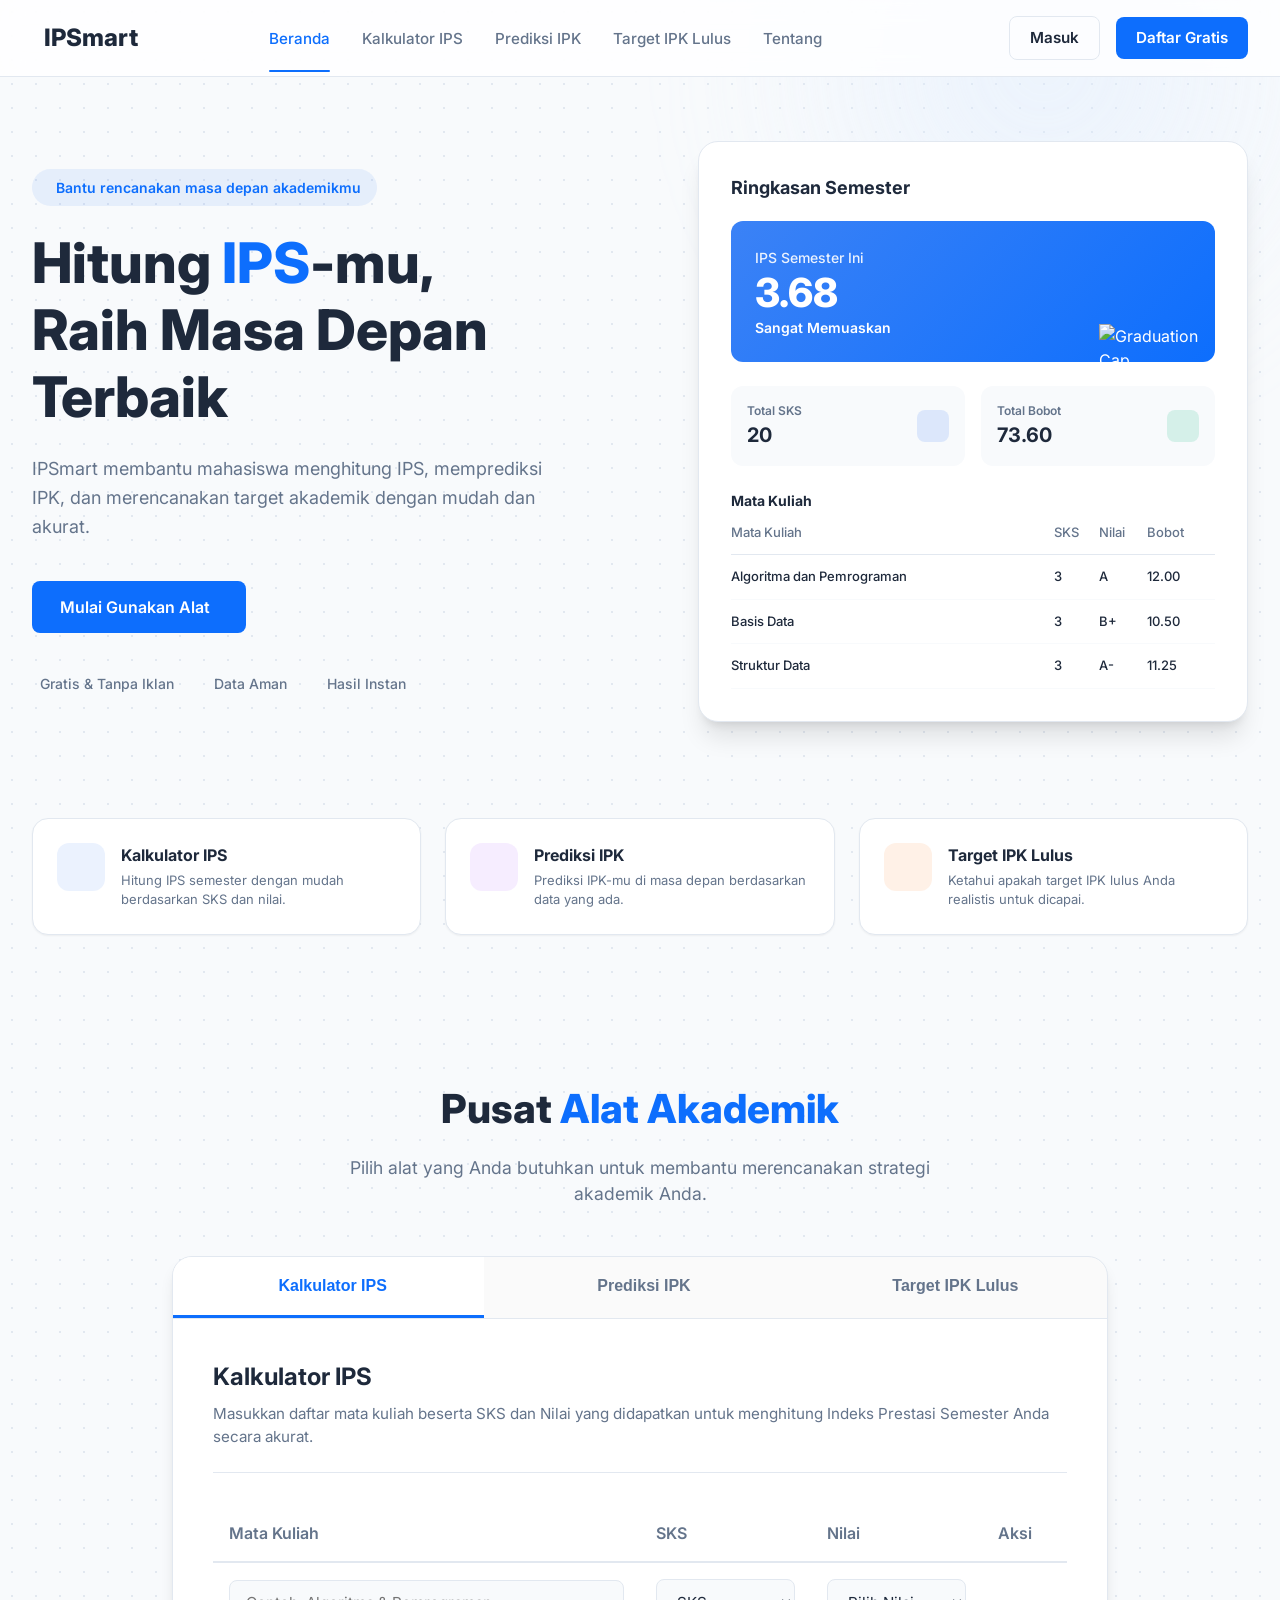
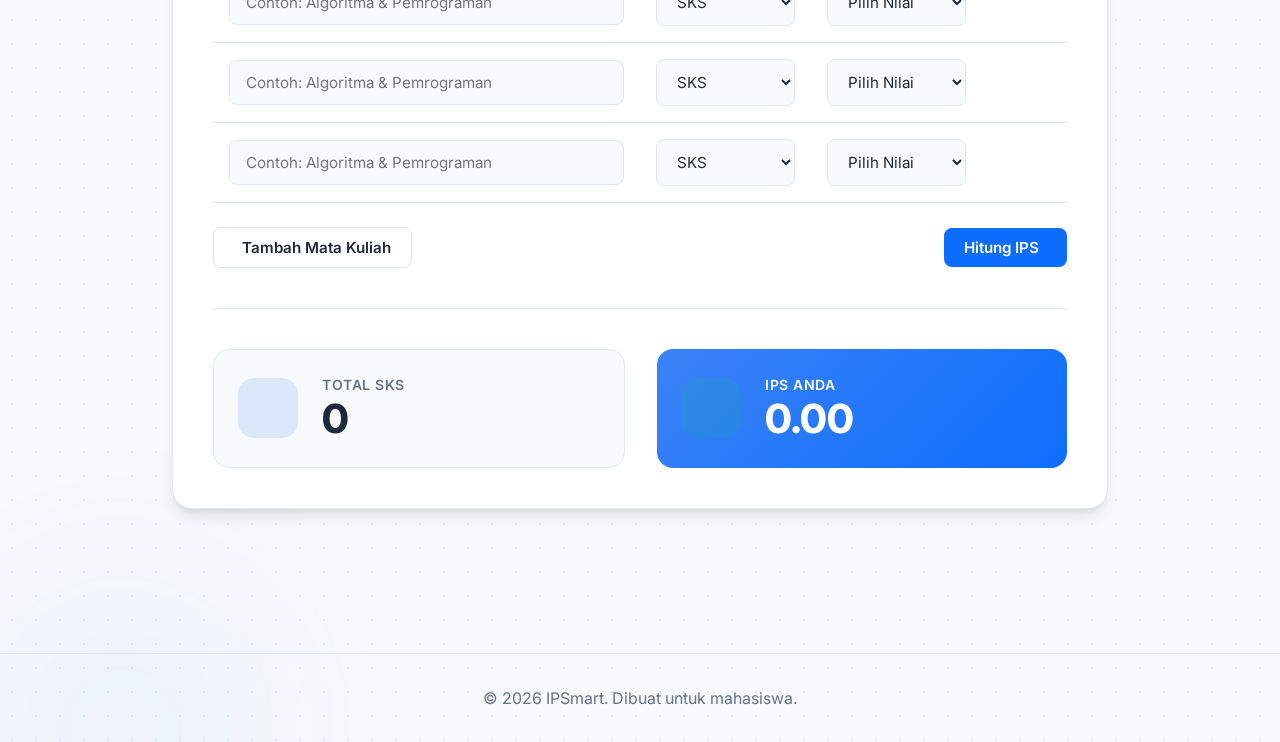
==== index.html @ ac40bd87 "move to github pages deployment" ====
<!DOCTYPE html>
<html lang="id" data-theme="light">
<head>
    <meta charset="UTF-8">
    <meta name="viewport" content="width=device-width, initial-scale=1.0">
    <title>IPSmart - Kalkulator IPS/IPK Mahasiswa</title>
    <link rel="stylesheet" href="style.css">
    <!-- Google Fonts: Inter -->
    <link rel="preconnect" href="https://fonts.googleapis.com">
    <link rel="preconnect" href="https://fonts.gstatic.com" crossorigin>
    <link href="https://fonts.googleapis.com/css2?family=Inter:wght@400;500;600;700;800&display=swap" rel="stylesheet">
    <!-- Phosphor Icons -->
    <script src="https://unpkg.com/@phosphor-icons/web"></script>
</head>
<body>
    <div class="background-blobs">
        <div class="blob blob-1"></div>
        <div class="blob blob-2"></div>
    </div>

    <!-- Navigation -->
    <nav class="navbar">
        <div class="nav-container">
            <div class="logo">
                <i class="ph-fill ph-graduation-cap"></i>
                <span>IPSmart</span>
            </div>
            
            <ul class="nav-links">
                <li><a href="#beranda" class="nav-link active">Beranda</a></li>
                <li><a href="#tools-section" class="nav-link" data-target-tab="tab-kalkulator">Kalkulator IPS</a></li>
                <li><a href="#tools-section" class="nav-link" data-target-tab="tab-prediksi">Prediksi IPK</a></li>
                <li><a href="#tools-section" class="nav-link" data-target-tab="tab-target">Target IPK Lulus</a></li>
                <li><a href="tentang.html" class="nav-link">Tentang</a></li>
            </ul>

            <div class="nav-actions">
                <button id="theme-toggle" class="icon-btn" aria-label="Toggle Dark Mode">
                    <i class="ph ph-moon" id="theme-icon"></i>
                </button>
                <a href="#" class="btn btn-outline">Masuk</a>
                <a href="#" class="btn btn-primary">Daftar Gratis</a>
            </div>
        </div>
    </nav>

    <main id="beranda">
        <!-- Hero Section -->
        <section class="hero">
            <div class="hero-container">
                <!-- Left Content -->
                <div class="hero-content">
                    <div class="badge">
                        <i class="ph ph-sparkle"></i>
                        Bantu rencanakan masa depan akademikmu
                    </div>
                    
                    <h1 class="hero-title">
                        Hitung <span>IPS</span>-mu,<br>
                        Raih Masa Depan Terbaik
                    </h1>
                    
                    <p class="hero-subtitle">
                        IPSmart membantu mahasiswa menghitung IPS, memprediksi IPK, dan merencanakan target akademik dengan mudah dan akurat.
                    </p>
                    
                    <div class="hero-buttons">
                        <a href="#tools-section" class="btn btn-primary btn-lg">
                            Mulai Gunakan Alat <i class="ph ph-arrow-right"></i>
                        </a>
                    </div>
                    
                    <div class="trust-indicators">
                        <div class="indicator">
                            <i class="ph-fill ph-check-circle" style="color: var(--primary);"></i>
                            <span>Gratis & Tanpa Iklan</span>
                        </div>
                        <div class="indicator">
                            <i class="ph-fill ph-shield-check" style="color: #10B981;"></i>
                            <span>Data Aman</span>
                        </div>
                        <div class="indicator">
                            <i class="ph-fill ph-lightning" style="color: #F59E0B;"></i>
                            <span>Hasil Instan</span>
                        </div>
                    </div>
                </div>

                <!-- Right Content (Mockup Card) -->
                <div class="hero-mockup">
                    <div class="mockup-card">
                        <div class="mockup-header">
                            <h3>Ringkasan Semester</h3>
                        </div>
                        
                        <div class="mockup-score-card">
                            <div class="score-info">
                                <span class="score-label">IPS Semester Ini</span>
                                <div class="score-value">3.68</div>
                                <div class="score-status">Sangat Memuaskan <i class="ph-fill ph-star"></i></div>
                            </div>
                            <img src="https://cdn3d.iconscout.com/3d/premium/thumb/graduation-cap-and-diploma-4996160-4160455.png" alt="Graduation Cap" class="score-illustration">
                        </div>

                        <div class="mockup-stats">
                            <div class="stat-box">
                                <div class="stat-text">
                                    <span class="stat-label">Total SKS</span>
                                    <span class="stat-value">20</span>
                                </div>
                                <div class="stat-icon blue-bg">
                                    <i class="ph ph-book-open"></i>
                                </div>
                            </div>
                            <div class="stat-box">
                                <div class="stat-text">
                                    <span class="stat-label">Total Bobot</span>
                                    <span class="stat-value">73.60</span>
                                </div>
                                <div class="stat-icon green-bg">
                                    <i class="ph ph-chart-bar"></i>
                                </div>
                            </div>
                        </div>

                        <div class="mockup-table-container">
                            <h4>Mata Kuliah</h4>
                            <table class="mockup-table">
                                <thead>
                                    <tr>
                                        <th>Mata Kuliah</th>
                                        <th>SKS</th>
                                        <th>Nilai</th>
                                        <th>Bobot</th>
                                    </tr>
                                </thead>
                                <tbody>
                                    <tr>
                                        <td>Algoritma dan Pemrograman</td>
                                        <td>3</td>
                                        <td>A</td>
                                        <td>12.00</td>
                                    </tr>
                                    <tr>
                                        <td>Basis Data</td>
                                        <td>3</td>
                                        <td>B+</td>
                                        <td>10.50</td>
                                    </tr>
                                    <tr>
                                        <td>Struktur Data</td>
                                        <td>3</td>
                                        <td>A-</td>
                                        <td>11.25</td>
                                    </tr>
                                </tbody>
                            </table>
                        </div>
                    </div>
                </div>
            </div>
        </section>

        <!-- Features Section -->
        <section class="features">
            <div class="features-container" style="grid-template-columns: repeat(3, 1fr);">
                <div class="feature-card" onclick="document.querySelector('[data-target-tab=tab-kalkulator]').click()">
                    <div class="feature-icon blue-light">
                        <i class="ph ph-calculator"></i>
                    </div>
                    <div class="feature-text">
                        <h4>Kalkulator IPS</h4>
                        <p>Hitung IPS semester dengan mudah berdasarkan SKS dan nilai.</p>
                    </div>
                </div>
                
                <div class="feature-card" onclick="document.querySelector('[data-target-tab=tab-prediksi]').click()">
                    <div class="feature-icon purple-light">
                        <i class="ph ph-chart-pie-slice"></i>
                    </div>
                    <div class="feature-text">
                        <h4>Prediksi IPK</h4>
                        <p>Prediksi IPK-mu di masa depan berdasarkan data yang ada.</p>
                    </div>
                </div>
                
                <div class="feature-card" onclick="document.querySelector('[data-target-tab=tab-target]').click()">
                    <div class="feature-icon orange-light">
                        <i class="ph ph-target"></i>
                    </div>
                    <div class="feature-text">
                        <h4>Target IPK Lulus</h4>
                        <p>Ketahui apakah target IPK lulus Anda realistis untuk dicapai.</p>
                    </div>
                </div>
            </div>
        </section>
    </main>

    <!-- Tools Section (Tabbed Interface) -->
    <section id="tools-section" class="tools-section">
        <div class="tools-container">
            <div class="tools-header">
                <h2>Pusat <span>Alat Akademik</span></h2>
                <p>Pilih alat yang Anda butuhkan untuk membantu merencanakan strategi akademik Anda.</p>
            </div>
            
            <div class="tools-card">
                <!-- Tab Navigation -->
                <div class="tab-nav" style="grid-template-columns: repeat(3, 1fr); display: grid;">
                    <button class="tab-btn active" data-tab="tab-kalkulator"><i class="ph ph-calculator"></i> Kalkulator IPS</button>
                    <button class="tab-btn" data-tab="tab-prediksi"><i class="ph ph-chart-pie-slice"></i> Prediksi IPK</button>
                    <button class="tab-btn" data-tab="tab-target"><i class="ph ph-target"></i> Target IPK Lulus</button>
                </div>

                <!-- TAB 1: Kalkulator IPS -->
                <div id="tab-kalkulator" class="tab-content active">
                    <div class="tab-desc">
                        <h3>Kalkulator IPS</h3>
                        <p>Masukkan daftar mata kuliah beserta SKS dan Nilai yang didapatkan untuk menghitung Indeks Prestasi Semester Anda secara akurat.</p>
                    </div>
                    
                    <div class="table-responsive">
                        <table class="calc-table" id="calc-table">
                            <thead>
                                <tr>
                                    <th width="50%">Mata Kuliah</th>
                                    <th width="20%">SKS</th>
                                    <th width="20%">Nilai</th>
                                    <th width="10%">Aksi</th>
                                </tr>
                            </thead>
                            <tbody id="course-list">
                                <!-- JS akan menambahkan baris default disini -->
                            </tbody>
                        </table>
                    </div>
                    
                    <div class="tools-actions">
                        <button id="add-course-btn" class="btn btn-outline">
                            <i class="ph ph-plus"></i> Tambah Mata Kuliah
                        </button>
                        <button id="calculate-btn" class="btn btn-primary">
                            Hitung IPS <i class="ph ph-calculator"></i>
                        </button>
                    </div>
                    
                    <div class="tools-result">
                        <div class="result-item">
                            <div class="result-icon blue-bg"><i class="ph ph-book-open"></i></div>
                            <div class="result-text">
                                <span class="result-label">Total SKS</span>
                                <span class="result-value" id="total-sks-result">0</span>
                            </div>
                        </div>
                        <div class="result-item highlight">
                            <div class="result-icon green-bg"><i class="ph ph-graduation-cap"></i></div>
                            <div class="result-text">
                                <span class="result-label">IPS Anda</span>
                                <span class="result-value" id="ips-result">0.00</span>
                            </div>
                        </div>
                    </div>
                </div>

                <!-- TAB 2: Prediksi IPK -->
                <div id="tab-prediksi" class="tab-content">
                    <div class="tab-desc">
                        <h3>Prediksi IPK</h3>
                        <p>Ketahui estimasi IPK kumulatif Anda setelah menyelesaikan semester ini.</p>
                    </div>
                    
                    <div class="form-grid">
                        <div class="form-group">
                            <label>IPK Saat Ini</label>
                            <input type="number" id="pred-ipk-lama" placeholder="Contoh: 3.42" step="0.01" min="0" max="4">
                        </div>
                        <div class="form-group">
                            <label>Total SKS Ditempuh</label>
                            <input type="number" id="pred-sks-lama" placeholder="Contoh: 80" min="1">
                        </div>
                        <div class="form-group">
                            <label>Prediksi IPS Semester Ini</label>
                            <input type="number" id="pred-ips-baru" placeholder="Contoh: 3.80" step="0.01" min="0" max="4">
                        </div>
                        <div class="form-group">
                            <label>SKS Semester Ini</label>
                            <input type="number" id="pred-sks-baru" placeholder="Contoh: 20" min="1">
                        </div>
                    </div>
                    
                    <div class="tools-actions" style="justify-content: flex-end;">
                        <button id="btn-prediksi" class="btn btn-primary">
                            Hitung Prediksi IPK <i class="ph ph-chart-pie-slice"></i>
                        </button>
                    </div>

                    <div class="prediksi-result" id="pred-result-box" style="display: none;">
                        <div class="prediksi-cards">
                            <div class="pred-card neutral">
                                <span>IPK Saat Ini</span>
                                <strong id="res-ipk-lama">0.00</strong>
                            </div>
                            <div class="pred-card primary">
                                <span>Prediksi IPK Baru</span>
                                <strong id="res-ipk-baru">0.00</strong>
                            </div>
                            <div class="pred-card" id="res-ipk-diff-card">
                                <span>Perubahan</span>
                                <strong id="res-ipk-diff">0.00</strong>
                            </div>
                        </div>
                        <div class="prediksi-status" id="pred-status">
                            <!-- Status peningkatan/penurunan -->
                        </div>
                    </div>
                </div>

                <!-- TAB 3: Target IPK Saat Lulus -->
                <div id="tab-target" class="tab-content">
                    <div class="tab-desc">
                        <h3>Target IPK Saat Lulus</h3>
                        <p>Cari tahu apakah target IPK lulus Anda masih realistis dan berapa rata-rata IPS yang harus Anda kejar di sisa masa studi.</p>
                    </div>
                    
                    <div class="form-grid">
                        <div class="form-group">
                            <label>IPK Saat Ini</label>
                            <input type="number" id="tgt-ipk-lama" placeholder="Contoh: 3.00" step="0.01" min="0" max="4">
                        </div>
                        <div class="form-group">
                            <label>Total SKS yang Sudah Ditempuh</label>
                            <input type="number" id="tgt-sks-lama" placeholder="Contoh: 80" min="1">
                        </div>
                        <div class="form-group">
                            <label>Total SKS Program Studi (Hingga Lulus)</label>
                            <input type="number" id="tgt-sks-total" placeholder="Contoh: 144" min="1">
                        </div>
                        <div class="form-group target-highlight">
                            <label>Target IPK Saat Lulus</label>
                            <input type="number" id="tgt-ipk-target" placeholder="Contoh: 3.50" step="0.01" min="0" max="4">
                        </div>
                    </div>
                    
                    <div class="tools-actions" style="justify-content: flex-end;">
                        <button id="btn-target" class="btn btn-primary">
                            Analisis Target <i class="ph ph-target"></i>
                        </button>
                    </div>

                    <div class="target-result" id="tgt-result-box" style="display: none;">
                        <div class="target-summary-panel">
                            <div class="tgt-stats-grid">
                                <div class="tgt-stat">
                                    <span>Target IPK</span>
                                    <strong id="res-tgt-target">0.00</strong>
                                </div>
                                <div class="tgt-stat">
                                    <span>IPK Saat Ini</span>
                                    <strong id="res-tgt-current">0.00</strong>
                                </div>
                                <div class="tgt-stat">
                                    <span>SKS Ditempuh</span>
                                    <strong id="res-tgt-sks-done">0</strong>
                                </div>
                                <div class="tgt-stat">
                                    <span>Sisa SKS</span>
                                    <strong id="res-tgt-sks-left">0</strong>
                                </div>
                            </div>
                            
                            <div class="tgt-main-requirement">
                                <span>IPS Rata-rata yang Dibutuhkan</span>
                                <h3 id="res-tgt-ips">0.00</h3>
                            </div>
                            
                            <div class="tgt-status-box" id="res-tgt-status-box">
                                <span>Status:</span>
                                <div class="tgt-status-text" id="res-tgt-diff">Status Placeholder</div>
                                <p class="tgt-status-reason" id="res-tgt-reason">Alasan placeholder</p>
                            </div>
                        </div>
                    </div>
                </div>

            </div>
        </div>
    </section>

    <!-- Footer -->
    <footer>
        <p>&copy; 2026 IPSmart. Dibuat untuk mahasiswa.</p>
    </footer>

    <script src="app.js"></script>
</body>
</html>
---- style.css ----
/* CSS Reset & Variables */
:root {
    --primary: #0D6EFD;
    --primary-hover: #0b5ed7;
    --secondary: #FFFFFF;
    --text-dark: #1E293B;
    --text-light: #64748B;
    --bg-main: #F8FAFC;
    --bg-card: #FFFFFF;
    --border: #E2E8F0;
    
    /* Semantic Colors */
    --success: #10B981;
    --warning: #F59E0B;
    --danger: #EF4444;
    --info: #3B82F6;
    --purple: #8B5CF6;
    
    /* Shadows */
    --shadow-sm: 0 1px 2px 0 rgb(0 0 0 / 0.05);
    --shadow-md: 0 4px 6px -1px rgb(0 0 0 / 0.1), 0 2px 4px -2px rgb(0 0 0 / 0.1);
    --shadow-lg: 0 10px 15px -3px rgb(0 0 0 / 0.1), 0 4px 6px -4px rgb(0 0 0 / 0.1);
    --shadow-xl: 0 20px 25px -5px rgb(0 0 0 / 0.1), 0 8px 10px -6px rgb(0 0 0 / 0.1);
    
    /* Gradients */
    --gradient-primary: linear-gradient(135deg, #3B82F6 0%, #0D6EFD 100%);
    --gradient-blob: radial-gradient(circle, rgba(219,234,254,0.7) 0%, rgba(255,255,255,0) 70%);
}

/* Dark Mode Variables */
[data-theme="dark"] {
    --primary: #3B82F6;
    --primary-hover: #60A5FA;
    --text-dark: #F8FAFC;
    --text-light: #94A3B8;
    --bg-main: #0F172A;
    --bg-card: #1E293B;
    --border: #334155;
    --shadow-sm: 0 1px 2px 0 rgb(0 0 0 / 0.3);
    --shadow-md: 0 4px 6px -1px rgb(0 0 0 / 0.4);
    --shadow-xl: 0 20px 25px -5px rgb(0 0 0 / 0.5);
    
    --gradient-blob: radial-gradient(circle, rgba(30,58,138,0.4) 0%, rgba(15,23,42,0) 70%);
}

* { margin: 0; padding: 0; box-sizing: border-box; }
html { scroll-behavior: smooth; }

body {
    font-family: 'Inter', sans-serif;
    background-color: var(--bg-main);
    color: var(--text-dark);
    line-height: 1.5;
    overflow-x: hidden;
    position: relative;
    background-image: radial-gradient(var(--border) 1px, transparent 1px);
    background-size: 24px 24px;
    transition: background-color 0.3s, color 0.3s;
}

/* Background Blobs */
.background-blobs { position: absolute; top: 0; left: 0; width: 100%; height: 100%; overflow: hidden; z-index: -1; pointer-events: none; }
.blob { position: absolute; border-radius: 50%; filter: blur(80px); opacity: 0.8; transition: background 0.3s; }
.blob-1 { top: -10%; right: -5%; width: 600px; height: 600px; background: var(--gradient-blob); }
.blob-2 { bottom: -10%; left: -10%; width: 500px; height: 500px; background: radial-gradient(circle, rgba(59,130,246,0.1) 0%, rgba(255,255,255,0) 70%); }

/* Navbar */
.navbar { background-color: rgba(255, 255, 255, 0.8); backdrop-filter: blur(12px); -webkit-backdrop-filter: blur(12px); border-bottom: 1px solid var(--border); position: sticky; top: 0; z-index: 100; transition: background-color 0.3s, border-color 0.3s; }
[data-theme="dark"] .navbar { background-color: rgba(15, 23, 42, 0.8); }
.nav-container { max-width: 1280px; margin: 0 auto; padding: 1rem 2rem; display: flex; justify-content: space-between; align-items: center; }
.logo { display: flex; align-items: center; gap: 0.75rem; font-size: 1.5rem; font-weight: 800; color: var(--text-dark); }
.logo i { color: var(--primary); font-size: 1.75rem; }
.nav-links { display: flex; list-style: none; gap: 2rem; }
.nav-links a { text-decoration: none; color: var(--text-light); font-weight: 500; transition: color 0.2s ease; font-size: 0.95rem; position: relative; }
.nav-links a:hover, .nav-links a.active { color: var(--primary); }
.nav-links a.active::after { content: ''; position: absolute; bottom: -1.5rem; left: 0; width: 100%; height: 2px; background-color: var(--primary); border-radius: 2px; }
.nav-actions { display: flex; align-items: center; gap: 1rem; }

/* Buttons */
.btn { display: inline-flex; align-items: center; justify-content: center; gap: 0.5rem; padding: 0.6rem 1.25rem; border-radius: 8px; font-weight: 600; font-size: 0.95rem; text-decoration: none; transition: all 0.2s ease; cursor: pointer; border: none; font-family: inherit; }
.btn-primary { background-color: var(--primary); color: white; }
.btn-primary:hover { background-color: var(--primary-hover); transform: translateY(-1px); box-shadow: var(--shadow-md); }
.btn-outline { background-color: transparent; color: var(--text-dark); border: 1px solid var(--border); }
.btn-outline:hover { border-color: var(--text-light); background-color: rgba(0,0,0,0.02); }
[data-theme="dark"] .btn-outline:hover { background-color: rgba(255,255,255,0.05); }
.btn-secondary { background-color: var(--bg-card); color: var(--text-dark); border: 1px solid var(--border); }
.btn-secondary:hover { border-color: var(--text-light); transform: translateY(-1px); box-shadow: var(--shadow-sm); }
.btn-lg { padding: 0.875rem 1.75rem; font-size: 1rem; }
.icon-btn { background: transparent; border: none; font-size: 1.25rem; color: var(--text-light); cursor: pointer; display: flex; align-items: center; justify-content: center; width: 40px; height: 40px; border-radius: 50%; transition: background-color 0.2s ease; }
.icon-btn:hover { background-color: rgba(0,0,0,0.05); color: var(--text-dark); }
[data-theme="dark"] .icon-btn:hover { background-color: rgba(255,255,255,0.1); }

/* Hero Section */
.hero { padding: 4rem 2rem; max-width: 1280px; margin: 0 auto; }
.hero-container { display: flex; align-items: center; gap: 4rem; }
.hero-content { flex: 1; }
.badge { display: inline-flex; align-items: center; gap: 0.5rem; background-color: rgba(59, 130, 246, 0.1); color: var(--primary); padding: 0.5rem 1rem; border-radius: 999px; font-size: 0.875rem; font-weight: 600; margin-bottom: 1.5rem; }
.hero-title { font-size: 3.5rem; font-weight: 800; line-height: 1.2; margin-bottom: 1.5rem; color: var(--text-dark); }
.hero-title span { color: var(--primary); }
.hero-subtitle { font-size: 1.125rem; color: var(--text-light); margin-bottom: 2.5rem; max-width: 90%; line-height: 1.6; }
.hero-buttons { display: flex; gap: 1rem; margin-bottom: 2.5rem; }
.trust-indicators { display: flex; gap: 2rem; align-items: center; }
.indicator { display: flex; align-items: center; gap: 0.5rem; font-size: 0.875rem; font-weight: 500; color: var(--text-light); }
.indicator i { font-size: 1.25rem; }
.hero-mockup { flex: 1; display: flex; justify-content: flex-end; }
.mockup-card { background: var(--bg-card); border-radius: 20px; box-shadow: var(--shadow-xl); padding: 2rem; width: 100%; max-width: 550px; border: 1px solid var(--border); }
.mockup-header h3 { font-size: 1.125rem; font-weight: 700; color: var(--text-dark); margin-bottom: 1.25rem; }
.mockup-score-card { background: var(--gradient-primary); border-radius: 12px; padding: 1.5rem; color: white; display: flex; justify-content: space-between; align-items: center; margin-bottom: 1.5rem; position: relative; overflow: hidden; }
.score-label { font-size: 0.875rem; opacity: 0.9; font-weight: 500; }
.score-value { font-size: 2.5rem; font-weight: 800; margin: 0.25rem 0; line-height: 1; }
.score-status { font-size: 0.875rem; font-weight: 600; display: flex; align-items: center; gap: 0.25rem; }
.score-status i { color: #FCD34D; }
.score-illustration { width: 100px; height: auto; object-fit: contain; position: absolute; right: 1rem; bottom: -10px; }
.mockup-stats { display: flex; gap: 1rem; margin-bottom: 1.5rem; }
.stat-box { flex: 1; background: var(--bg-main); border-radius: 12px; padding: 1rem; display: flex; justify-content: space-between; align-items: center; }
.stat-text { display: flex; flex-direction: column; }
.stat-label { font-size: 0.75rem; color: var(--text-light); font-weight: 600; }
.stat-value { font-size: 1.25rem; font-weight: 700; color: var(--text-dark); }
.stat-icon { width: 32px; height: 32px; border-radius: 8px; display: flex; align-items: center; justify-content: center; font-size: 1.25rem; }
.blue-bg { background-color: rgba(59, 130, 246, 0.15); color: var(--info); }
.green-bg { background-color: rgba(16, 185, 129, 0.15); color: var(--success); }
.red-bg { background-color: rgba(239, 68, 68, 0.15); color: var(--danger); }
.mockup-table-container h4 { font-size: 0.875rem; color: var(--text-dark); margin-bottom: 0.75rem; }
.mockup-table { width: 100%; border-collapse: collapse; font-size: 0.8125rem; }
.mockup-table th { text-align: left; color: var(--text-light); font-weight: 500; padding-bottom: 0.75rem; border-bottom: 1px solid var(--border); }
.mockup-table td { padding: 0.75rem 0; color: var(--text-dark); font-weight: 500; border-bottom: 1px solid var(--bg-main); }

/* Features Section */
.features { padding: 2rem 2rem 4rem; max-width: 1280px; margin: 0 auto; }
.features-container { display: grid; gap: 1.5rem; }
.feature-card { background: var(--bg-card); border-radius: 16px; padding: 1.5rem; display: flex; align-items: flex-start; gap: 1rem; box-shadow: var(--shadow-sm); border: 1px solid var(--border); transition: all 0.3s ease; cursor: pointer; }
.feature-card:hover { transform: translateY(-5px); box-shadow: var(--shadow-md); border-color: var(--primary); }
.feature-icon { width: 48px; height: 48px; border-radius: 12px; display: flex; align-items: center; justify-content: center; font-size: 1.5rem; flex-shrink: 0; }
.feature-text h4 { font-size: 1rem; font-weight: 700; color: var(--text-dark); margin-bottom: 0.25rem; }
.feature-text p { font-size: 0.8125rem; color: var(--text-light); line-height: 1.5; }
.blue-light { background-color: rgba(59, 130, 246, 0.1); color: #3B82F6; }
.green-light { background-color: rgba(16, 185, 129, 0.1); color: #10B981; }
.purple-light { background-color: rgba(168, 85, 247, 0.1); color: #A855F7; }
.orange-light { background-color: rgba(249, 115, 22, 0.1); color: #F97316; }

/* Tools Section (Tabs) */
.tools-section { padding: 5rem 2rem; max-width: 1000px; margin: 0 auto; }
.tools-header { text-align: center; margin-bottom: 3rem; }
.tools-header h2 { font-size: 2.5rem; font-weight: 800; color: var(--text-dark); margin-bottom: 1rem; }
.tools-header h2 span { color: var(--primary); }
.tools-header p { color: var(--text-light); font-size: 1.1rem; max-width: 600px; margin: 0 auto; }
.tools-card { background: var(--bg-card); border-radius: 20px; padding: 0; box-shadow: var(--shadow-lg); border: 1px solid var(--border); overflow: hidden; }

/* Tab Navigation */
.tab-nav { border-bottom: 1px solid var(--border); background-color: rgba(0,0,0,0.02); overflow-x: auto; }
[data-theme="dark"] .tab-nav { background-color: rgba(255,255,255,0.02); }
.tab-btn { flex: 1; padding: 1.25rem 1rem; background: transparent; border: none; border-bottom: 3px solid transparent; font-size: 1rem; font-weight: 600; color: var(--text-light); cursor: pointer; display: flex; align-items: center; justify-content: center; gap: 0.5rem; transition: all 0.2s; white-space: nowrap; }
.tab-btn:hover { background-color: rgba(0,0,0,0.02); color: var(--text-dark); }
[data-theme="dark"] .tab-btn:hover { background-color: rgba(255,255,255,0.05); }
.tab-btn.active { color: var(--primary); border-bottom-color: var(--primary); background-color: var(--bg-card); }

/* Tab Content Container */
.tab-content { display: none; padding: 2.5rem; }
.tab-content.active { display: block; animation: fadeIn 0.3s ease-in-out; }
@keyframes fadeIn { from { opacity: 0; transform: translateY(5px); } to { opacity: 1; transform: translateY(0); } }

.tab-desc { margin-bottom: 2rem; border-bottom: 1px solid var(--border); padding-bottom: 1.5rem; }
.tab-desc h3 { font-size: 1.5rem; color: var(--text-dark); margin-bottom: 0.5rem; }
.tab-desc p { color: var(--text-light); font-size: 0.95rem; }

/* Tables & Inputs */
.table-responsive { overflow-x: auto; margin-bottom: 1.5rem; }
.calc-table { width: 100%; border-collapse: collapse; }
.calc-table th { text-align: left; padding: 1rem; font-weight: 600; color: var(--text-light); border-bottom: 2px solid var(--border); }
.calc-table td { padding: 1rem; border-bottom: 1px solid var(--border); vertical-align: middle; }
.calc-table input, .calc-table select { width: 100%; padding: 0.75rem 1rem; border-radius: 8px; border: 1px solid var(--border); background-color: var(--bg-main); color: var(--text-dark); font-family: inherit; font-size: 0.95rem; transition: border-color 0.2s, box-shadow 0.2s; }
.calc-table input:focus, .calc-table select:focus { outline: none; border-color: var(--primary); box-shadow: 0 0 0 3px rgba(13, 110, 253, 0.2); }
.btn-icon { background: transparent; border: none; color: var(--danger); font-size: 1.25rem; cursor: pointer; width: 36px; height: 36px; border-radius: 8px; display: flex; align-items: center; justify-content: center; transition: background-color 0.2s; }
.btn-icon:hover { background-color: rgba(239, 68, 68, 0.1); }
.tools-actions { display: flex; justify-content: space-between; align-items: center; margin-bottom: 2.5rem; }

/* Tools Result Section (Kalkulator IPS) */
.tools-result { display: flex; gap: 2rem; border-top: 1px solid var(--border); padding-top: 2.5rem; }
.result-item { flex: 1; display: flex; align-items: center; gap: 1.5rem; background: var(--bg-main); padding: 1.5rem; border-radius: 16px; border: 1px solid var(--border); }
.result-item.highlight { background: var(--gradient-primary); color: white; border: none; }
.result-item.highlight .result-label, .result-item.highlight .result-value { color: white; }
.result-icon { width: 60px; height: 60px; border-radius: 16px; display: flex; align-items: center; justify-content: center; font-size: 2rem; }
.result-text { display: flex; flex-direction: column; }
.result-label { font-size: 0.875rem; color: var(--text-light); font-weight: 600; text-transform: uppercase; letter-spacing: 0.5px; }
.result-value { font-size: 2.5rem; font-weight: 800; color: var(--text-dark); line-height: 1.2; }

/* Form Grids */
.form-grid { display: grid; grid-template-columns: repeat(2, 1fr); gap: 1.5rem; margin-bottom: 2rem; }
.form-group { display: flex; flex-direction: column; gap: 0.5rem; }
.form-group label { font-size: 0.9rem; font-weight: 600; color: var(--text-dark); }
.form-group input { padding: 0.875rem 1rem; border-radius: 8px; border: 1px solid var(--border); background-color: var(--bg-main); color: var(--text-dark); font-family: inherit; font-size: 1rem; transition: border-color 0.2s; }
.form-group input:focus { outline: none; border-color: var(--primary); box-shadow: 0 0 0 3px rgba(13, 110, 253, 0.2); }
.form-group.target-highlight input { border-color: var(--primary); border-width: 2px; }

/* Prediksi Results */
.prediksi-result { margin-top: 2rem; padding-top: 2rem; border-top: 1px solid var(--border); }
.prediksi-cards { display: grid; grid-template-columns: repeat(3, 1fr); gap: 1rem; margin-bottom: 1.5rem; }
.pred-card { background: var(--bg-main); padding: 1.5rem; border-radius: 12px; border: 1px solid var(--border); text-align: center; display: flex; flex-direction: column; gap: 0.5rem; }
.pred-card span { font-size: 0.85rem; color: var(--text-light); font-weight: 600; text-transform: uppercase; }
.pred-card strong { font-size: 2rem; font-weight: 800; color: var(--text-dark); }
.pred-card.primary { background: var(--gradient-primary); border: none; color: white; }
.pred-card.primary span, .pred-card.primary strong { color: white; }
.pred-card.up strong { color: var(--success); }
.pred-card.down strong { color: var(--danger); }
.prediksi-status { text-align: center; font-size: 1rem; font-weight: 500; padding: 1rem; border-radius: 8px; }
.prediksi-status.positive { background-color: rgba(16, 185, 129, 0.1); color: var(--success); }
.prediksi-status.negative { background-color: rgba(239, 68, 68, 0.1); color: var(--danger); }

/* Target Results Panel */
.target-result { margin-top: 2rem; padding-top: 2rem; border-top: 1px solid var(--border); }
.target-summary-panel { background: var(--bg-main); padding: 2rem; border-radius: 16px; border: 1px solid var(--border); display: flex; flex-direction: column; gap: 2rem; }

.tgt-stats-grid { display: grid; grid-template-columns: repeat(4, 1fr); gap: 1rem; }
.tgt-stat { display: flex; flex-direction: column; gap: 0.25rem; background: var(--bg-card); padding: 1rem; border-radius: 8px; border: 1px solid var(--border); text-align: center; }
.tgt-stat span { font-size: 0.8rem; color: var(--text-light); text-transform: uppercase; font-weight: 600; }
.tgt-stat strong { font-size: 1.5rem; font-weight: 700; color: var(--text-dark); }

.tgt-main-requirement { text-align: center; padding: 1.5rem 0; border-top: 1px dashed var(--border); border-bottom: 1px dashed var(--border); }
.tgt-main-requirement span { font-size: 0.95rem; color: var(--text-light); font-weight: 600; text-transform: uppercase; display: block; margin-bottom: 0.5rem; }
.tgt-main-requirement h3 { font-size: 3.5rem; font-weight: 800; color: var(--primary); line-height: 1; }

.tgt-status-box { padding: 1.5rem; border-radius: 12px; border: 1px solid transparent; text-align: center; }
.tgt-status-box span { display: block; font-size: 0.85rem; font-weight: 600; text-transform: uppercase; margin-bottom: 0.5rem; opacity: 0.8; }
.tgt-status-text { font-size: 1.5rem; font-weight: 700; margin-bottom: 0.5rem; }
.tgt-status-reason { font-size: 0.95rem; line-height: 1.5; opacity: 0.9; }

/* Status Colors */
.status-very-easy { background-color: rgba(16, 185, 129, 0.1); border-color: rgba(16, 185, 129, 0.2); color: #059669; }
.status-easy { background-color: rgba(16, 185, 129, 0.1); border-color: rgba(16, 185, 129, 0.2); color: #10B981; }
.status-medium { background-color: rgba(245, 158, 11, 0.1); border-color: rgba(245, 158, 11, 0.2); color: #D97706; }
.status-hard { background-color: rgba(249, 115, 22, 0.1); border-color: rgba(249, 115, 22, 0.2); color: #EA580C; }
.status-impossible { background-color: rgba(239, 68, 68, 0.1); border-color: rgba(239, 68, 68, 0.2); color: #DC2626; }

[data-theme="dark"] .status-very-easy, [data-theme="dark"] .status-easy { color: #34D399; }
[data-theme="dark"] .status-medium { color: #FBBF24; }
[data-theme="dark"] .status-hard { color: #FB923C; }
[data-theme="dark"] .status-impossible { color: #F87171; }

/* Footer */
footer { text-align: center; padding: 2rem; color: var(--text-light); border-top: 1px solid var(--border); margin-top: 4rem; }

/* Responsive */
@media (max-width: 1024px) {
    .hero-container { flex-direction: column; text-align: center; }
    .hero-mockup { justify-content: center; }
}
@media (max-width: 768px) {
    .nav-links { display: none; }
    .hero-title { font-size: 2.5rem; }
    .features-container { grid-template-columns: 1fr !important; }
    .tab-content { padding: 1.5rem; }
    .form-grid { grid-template-columns: 1fr; }
    .tools-result, .prediksi-cards { flex-direction: column; gap: 1rem; }
    .tools-actions { flex-direction: column; gap: 1rem; }
    .tools-actions button { width: 100%; }
    .tgt-stats-grid { grid-template-columns: repeat(2, 1fr); }
    .tab-nav { grid-template-columns: 1fr !important; display: flex; flex-direction: column; }
}

/* --- About Page Styles --- */
.about-section {
    padding: 3rem 2rem 5rem;
    max-width: 1280px;
    margin: 0 auto;
    min-height: calc(100vh - 200px);
}
.about-container {
    display: flex;
    flex-direction: column;
    gap: 3rem;
}
.about-header {
    text-align: center;
    margin-bottom: 1rem;
}
.about-header h2 {
    font-size: 2.5rem;
    font-weight: 800;
    color: var(--text-dark);
    margin-bottom: 0.5rem;
}
.about-header h2 span {
    color: var(--primary);
}
.about-header p {
    color: var(--text-light);
    font-size: 1.1rem;
    max-width: 600px;
    margin: 0 auto;
}
.about-grid {
    display: grid;
    grid-template-columns: 1.2fr 0.8fr;
    gap: 2.5rem;
    align-items: start;
}
.about-info-card {
    background: var(--bg-card);
    border: 1px solid var(--border);
    border-radius: 20px;
    padding: 2.5rem;
    box-shadow: var(--shadow-lg);
    transition: background-color 0.3s, border-color 0.3s, box-shadow 0.3s;
}
.about-info-card h3 {
    font-size: 1.5rem;
    font-weight: 700;
    color: var(--text-dark);
    margin-bottom: 1.25rem;
    display: flex;
    align-items: center;
    gap: 0.75rem;
}
.about-info-card h3 i {
    color: var(--primary);
}
.about-info-card p {
    color: var(--text-light);
    font-size: 1rem;
    line-height: 1.7;
    margin-bottom: 1.5rem;
}
.features-grid {
    display: grid;
    grid-template-columns: repeat(2, 1fr);
    gap: 1.25rem;
    margin-top: 1.5rem;
}
.about-feat-card {
    background: var(--bg-main);
    border: 1px solid var(--border);
    padding: 1.25rem;
    border-radius: 12px;
    display: flex;
    flex-direction: column;
    gap: 0.5rem;
    transition: all 0.2s ease;
}
.about-feat-card i {
    font-size: 1.5rem;
    color: var(--primary);
}
.about-feat-card strong {
    font-size: 0.95rem;
    color: var(--text-dark);
}
.about-feat-card span {
    font-size: 0.825rem;
    color: var(--text-light);
    line-height: 1.4;
}
.grade-table-card {
    background: var(--bg-card);
    border: 1px solid var(--border);
    border-radius: 20px;
    padding: 2rem;
    box-shadow: var(--shadow-lg);
    height: fit-content;
    transition: background-color 0.3s, border-color 0.3s, box-shadow 0.3s;
}
.grade-table-card h3 {
    font-size: 1.5rem;
    font-weight: 700;
    color: var(--text-dark);
    margin-bottom: 1.25rem;
    display: flex;
    align-items: center;
    gap: 0.75rem;
}
.grade-table-card h3 i {
    color: var(--warning);
}
.grade-table-card p {
    color: var(--text-light);
    font-size: 0.9rem;
    margin-bottom: 1.5rem;
    line-height: 1.5;
}
.grade-table {
    width: 100%;
    border-collapse: collapse;
    text-align: left;
}
.grade-table th {
    padding: 0.75rem 1rem;
    color: var(--text-light);
    font-weight: 600;
    border-bottom: 2px solid var(--border);
    font-size: 0.9rem;
}
.grade-table td {
    padding: 0.75rem 1rem;
    border-bottom: 1px solid var(--border);
    font-size: 0.925rem;
    font-weight: 500;
}
.grade-table tr:last-child td {
    border-bottom: none;
}
.grade-badge {
    display: inline-flex;
    align-items: center;
    justify-content: center;
    min-width: 38px;
    padding: 0.25rem 0.5rem;
    border-radius: 6px;
    font-weight: 700;
    font-size: 0.85rem;
    text-align: center;
}
.grade-a { background-color: rgba(16, 185, 129, 0.1); color: var(--success); }
.grade-b { background-color: rgba(13, 110, 253, 0.1); color: var(--primary); }
.grade-c { background-color: rgba(245, 158, 11, 0.1); color: var(--warning); }
.grade-d { background-color: rgba(239, 68, 68, 0.1); color: var(--danger); }
.grade-e { background-color: rgba(100, 116, 139, 0.15); color: var(--text-light); }

@media (max-width: 992px) {
    .about-grid {
        grid-template-columns: 1fr;
        gap: 2rem;
    }
    .features-grid {
        grid-template-columns: 1fr;
    }
}
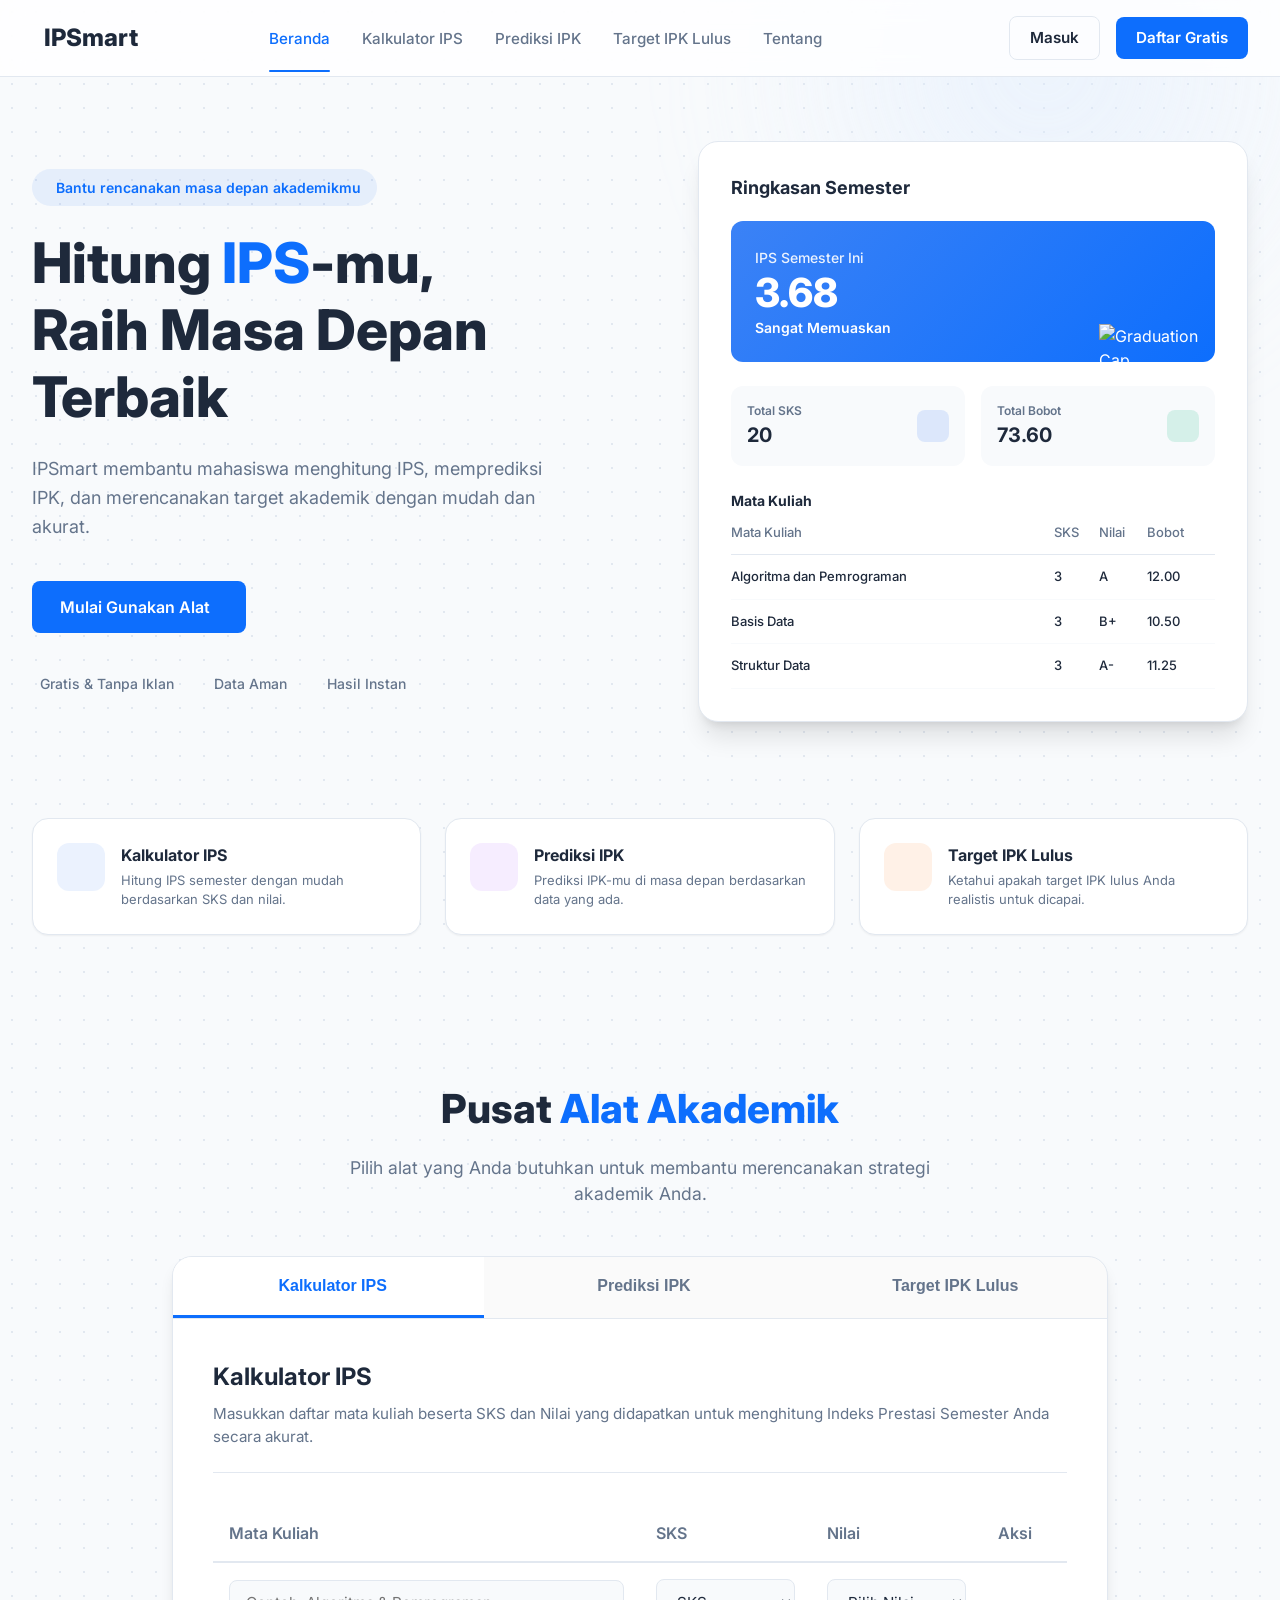
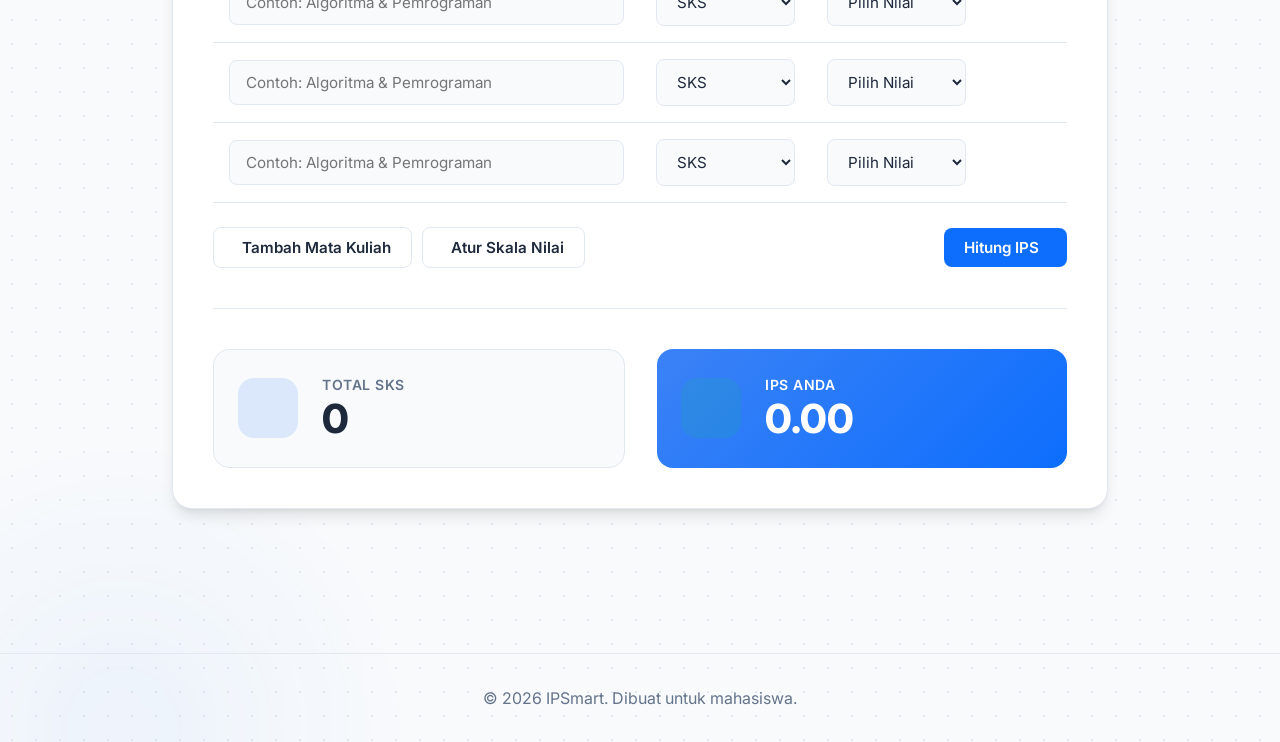
==== commit 7dd67264: "pengaturan nilai A,A-, dst" ====
--- a/index.html
+++ b/index.html
@@ -38,11 +38,29 @@
                 <button id="theme-toggle" class="icon-btn" aria-label="Toggle Dark Mode">
                     <i class="ph ph-moon" id="theme-icon"></i>
                 </button>
-                <a href="#" class="btn btn-outline">Masuk</a>
-                <a href="#" class="btn btn-primary">Daftar Gratis</a>
+                <a href="#" class="btn btn-outline hide-mobile">Masuk</a>
+                <a href="#" class="btn btn-primary hide-mobile">Daftar Gratis</a>
+                <button id="mobile-menu-toggle" class="icon-btn show-mobile" aria-label="Menu">
+                    <i class="ph ph-list" id="menu-icon"></i>
+                </button>
             </div>
         </div>
     </nav>
+
+    <!-- Mobile Menu -->
+    <div class="mobile-menu" id="mobile-menu">
+        <ul class="mobile-nav-links">
+            <li><a href="#beranda" class="mobile-nav-link active">Beranda</a></li>
+            <li><a href="#tools-section" class="mobile-nav-link" data-target-tab="tab-kalkulator">Kalkulator IPS</a></li>
+            <li><a href="#tools-section" class="mobile-nav-link" data-target-tab="tab-prediksi">Prediksi IPK</a></li>
+            <li><a href="#tools-section" class="mobile-nav-link" data-target-tab="tab-target">Target IPK Lulus</a></li>
+            <li><a href="tentang.html" class="mobile-nav-link">Tentang</a></li>
+        </ul>
+        <div class="mobile-menu-actions">
+            <a href="#" class="btn btn-outline">Masuk</a>
+            <a href="#" class="btn btn-primary">Daftar Gratis</a>
+        </div>
+    </div>
 
     <main id="beranda">
         <!-- Hero Section -->
@@ -237,11 +255,16 @@
                     </div>
                     
                     <div class="tools-actions">
-                        <button id="add-course-btn" class="btn btn-outline">
-                            <i class="ph ph-plus"></i> Tambah Mata Kuliah
-                        </button>
+                        <div style="display: flex; gap: 10px; flex-wrap: wrap;">
+                            <button id="add-course-btn" class="btn btn-outline">
+                                <i class="ph ph-plus"></i> Tambah Mata Kuliah
+                            </button>
+                            <button id="settings-scale-btn" class="btn btn-outline">
+                                <i class="ph ph-gear"></i> Atur Skala Nilai
+                            </button>
+                        </div>
                         <button id="calculate-btn" class="btn btn-primary">
-                            Hitung IPS <i class="ph ph-calculator"></i>
+                            Hitung IPS <i class="ph ph-arrow-right"></i>
                         </button>
                     </div>
                     
@@ -387,6 +410,29 @@
         </div>
     </section>
 
+    <!-- Modal Kustomisasi Skala Nilai -->
+    <div id="scale-modal" class="modal-overlay">
+        <div class="modal-content">
+            <div class="modal-header">
+                <h3>Pengaturan Skala Nilai</h3>
+                <button id="close-modal-btn" class="icon-btn"><i class="ph ph-x"></i></button>
+            </div>
+            <div class="modal-body">
+                <p class="modal-desc">Sesuaikan huruf mutu dan bobot nilai dengan standar universitas Anda.</p>
+                <div class="scale-list" id="scale-list">
+                    <!-- JS akan mengisi baris disini -->
+                </div>
+                <button id="add-scale-btn" class="btn btn-outline btn-sm" style="width: 100%; margin-top: 10px; justify-content: center;">
+                    <i class="ph ph-plus"></i> Tambah Nilai
+                </button>
+            </div>
+            <div class="modal-footer">
+                <button id="reset-scale-btn" class="btn btn-danger-outline">Reset ke Default</button>
+                <button id="save-scale-btn" class="btn btn-primary">Simpan Pengaturan</button>
+            </div>
+        </div>
+    </div>
+
     <!-- Footer -->
     <footer>
         <p>&copy; 2026 IPSmart. Dibuat untuk mahasiswa.</p>
--- a/style.css
+++ b/style.css
@@ -239,22 +239,182 @@
 /* Footer */
 footer { text-align: center; padding: 2rem; color: var(--text-light); border-top: 1px solid var(--border); margin-top: 4rem; }
 
-/* Responsive */
+/* Responsive & Mobile Optimization */
+.hide-mobile { display: inline-flex; }
+.show-mobile { display: none; }
+
+.mobile-menu {
+    position: fixed;
+    top: 73px; /* Height of sticky navbar */
+    left: 0;
+    width: 100%;
+    background-color: rgba(255, 255, 255, 0.95);
+    backdrop-filter: blur(12px);
+    -webkit-backdrop-filter: blur(12px);
+    border-bottom: 1px solid var(--border);
+    box-shadow: var(--shadow-lg);
+    padding: 1.5rem 2rem;
+    display: flex;
+    flex-direction: column;
+    gap: 1.5rem;
+    transform: translateY(-120%);
+    transition: transform 0.3s cubic-bezier(0.4, 0, 0.2, 1), opacity 0.3s ease;
+    opacity: 0;
+    z-index: 99;
+    pointer-events: none;
+}
+
+[data-theme="dark"] .mobile-menu {
+    background-color: rgba(15, 23, 42, 0.95);
+}
+
+.mobile-menu.active {
+    transform: translateY(0);
+    opacity: 1;
+    pointer-events: auto;
+}
+
+.mobile-nav-links {
+    display: flex;
+    flex-direction: column;
+    list-style: none;
+    gap: 1rem;
+}
+
+.mobile-nav-link {
+    text-decoration: none;
+    color: var(--text-light);
+    font-weight: 600;
+    font-size: 1.1rem;
+    transition: color 0.2s ease, padding-left 0.2s ease;
+    display: block;
+    padding: 0.5rem 0;
+}
+
+.mobile-nav-link:hover, .mobile-nav-link.active {
+    color: var(--primary);
+    padding-left: 4px;
+}
+
+.mobile-menu-actions {
+    display: flex;
+    flex-direction: column;
+    gap: 0.75rem;
+    border-top: 1px solid var(--border);
+    padding-top: 1.25rem;
+}
+
+.mobile-menu-actions .btn {
+    width: 100%;
+}
+
 @media (max-width: 1024px) {
     .hero-container { flex-direction: column; text-align: center; }
-    .hero-mockup { justify-content: center; }
-}
+    .hero-mockup { justify-content: center; width: 100%; }
+    .hero-content { display: flex; flex-direction: column; align-items: center; }
+    .hero-subtitle { max-width: 100%; }
+    .trust-indicators { justify-content: center; flex-wrap: wrap; gap: 1.25rem; }
+}
+
 @media (max-width: 768px) {
+    .hide-mobile { display: none !important; }
+    .show-mobile { display: inline-flex !important; }
+    
+    .nav-container { padding: 0.75rem 1.5rem; }
+    .logo { font-size: 1.35rem; }
+    .logo i { font-size: 1.6rem; }
+    
     .nav-links { display: none; }
-    .hero-title { font-size: 2.5rem; }
-    .features-container { grid-template-columns: 1fr !important; }
+    
+    .hero { padding: 3rem 1.5rem; }
+    .hero-title { font-size: 2.5rem; line-height: 1.2; }
+    
+    .features { padding: 1.5rem 1.5rem 3rem; }
+    .features-container { grid-template-columns: 1fr !important; gap: 1rem; }
+    
+    /* Tab Navigation - Scrollable instead of stacked */
+    .tab-nav {
+        display: flex !important;
+        flex-direction: row !important;
+        grid-template-columns: none !important;
+        overflow-x: auto;
+        scrollbar-width: none; /* Firefox */
+        -webkit-overflow-scrolling: touch;
+        border-bottom: 2px solid var(--border);
+    }
+    .tab-nav::-webkit-scrollbar {
+        display: none; /* Chrome/Safari */
+    }
+    .tab-btn {
+        flex: 1 0 auto;
+        padding: 0.875rem 1.25rem;
+        font-size: 0.9rem;
+    }
+    
+    .tools-section { padding: 3rem 1.5rem; }
     .tab-content { padding: 1.5rem; }
-    .form-grid { grid-template-columns: 1fr; }
-    .tools-result, .prediksi-cards { flex-direction: column; gap: 1rem; }
-    .tools-actions { flex-direction: column; gap: 1rem; }
+    .form-grid { grid-template-columns: 1fr; gap: 1rem; }
+    
+    /* Layout alignments & bugfixes */
+    .tools-result { flex-direction: column; gap: 1rem; padding-top: 2rem; }
+    .prediksi-cards { grid-template-columns: 1fr !important; gap: 1rem; } /* Corrected from flex-direction */
+    .tools-actions { flex-direction: column; gap: 0.75rem; }
     .tools-actions button { width: 100%; }
-    .tgt-stats-grid { grid-template-columns: repeat(2, 1fr); }
-    .tab-nav { grid-template-columns: 1fr !important; display: flex; flex-direction: column; }
+    
+    .tgt-stats-grid { grid-template-columns: repeat(2, 1fr); gap: 0.75rem; }
+    .tgt-main-requirement h3 { font-size: 2.75rem; }
+    .target-summary-panel { padding: 1.25rem; gap: 1.5rem; }
+}
+
+@media (max-width: 480px) {
+    .hero-title { font-size: 2rem; }
+    .hero-buttons { flex-direction: column; width: 100%; }
+    .hero-buttons .btn { width: 100%; }
+    
+    .mockup-card { padding: 1.25rem; border-radius: 16px; }
+    .score-value { font-size: 2rem; }
+    .score-illustration { width: 80px; bottom: -5px; }
+    .mockup-stats { flex-direction: column; gap: 0.75rem; }
+    .stat-box { padding: 0.75rem; }
+    
+    .result-item { padding: 1.25rem; gap: 1rem; }
+    .result-icon { width: 48px; height: 48px; font-size: 1.5rem; }
+    .result-value { font-size: 2rem; }
+    
+    .tgt-stats-grid { grid-template-columns: 1fr; }
+    
+    /* Transform calc-table to Stacked Card layout on small mobile screens */
+    .calc-table, .calc-table thead, .calc-table tbody, .calc-table th, .calc-table td, .calc-table tr {
+        display: block;
+    }
+    .calc-table thead {
+        display: none;
+    }
+    .calc-table tr {
+        position: relative;
+        padding: 1.25rem 1rem 0.75rem;
+        background: var(--bg-main);
+        border: 1px solid var(--border);
+        border-radius: 12px;
+        margin-bottom: 1.25rem;
+    }
+    [data-theme="dark"] .calc-table tr {
+        background: rgba(255,255,255,0.02);
+    }
+    .calc-table td {
+        padding: 0.4rem 0;
+        border: none;
+        width: 100% !important;
+    }
+    .calc-table td:first-child {
+        padding-right: 2.5rem; /* Space for absolute delete button */
+    }
+    .calc-table td:last-child {
+        position: absolute;
+        top: 0.75rem;
+        right: 0.75rem;
+        padding: 0;
+    }
 }
 
 /* --- About Page Styles --- */
@@ -423,3 +583,106 @@
         grid-template-columns: 1fr;
     }
 }
+
+/* --- MODAL SKALA NILAI --- */
+.modal-overlay {
+    position: fixed;
+    top: 0;
+    left: 0;
+    width: 100%;
+    height: 100%;
+    background-color: rgba(0, 0, 0, 0.5);
+    backdrop-filter: blur(4px);
+    display: flex;
+    align-items: center;
+    justify-content: center;
+    z-index: 1000;
+    opacity: 0;
+    visibility: hidden;
+    transition: all 0.3s ease;
+}
+.modal-overlay.active {
+    opacity: 1;
+    visibility: visible;
+}
+.modal-content {
+    background-color: var(--card-bg);
+    border-radius: 16px;
+    width: 90%;
+    max-width: 400px;
+    box-shadow: var(--shadow-lg);
+    transform: translateY(20px);
+    transition: all 0.3s cubic-bezier(0.175, 0.885, 0.32, 1.275);
+    display: flex;
+    flex-direction: column;
+    max-height: 90vh;
+}
+.modal-overlay.active .modal-content {
+    transform: translateY(0);
+}
+.modal-header {
+    display: flex;
+    justify-content: space-between;
+    align-items: center;
+    padding: 1rem 1.5rem;
+    border-bottom: 1px solid var(--border);
+}
+.modal-header h3 {
+    margin: 0;
+    font-size: 1.125rem;
+    color: var(--text-dark);
+}
+.modal-body {
+    padding: 1.5rem;
+    overflow-y: auto;
+}
+.modal-desc {
+    font-size: 0.875rem;
+    color: var(--text-light);
+    margin-bottom: 1rem;
+}
+.scale-list {
+    display: flex;
+    flex-direction: column;
+    gap: 0.75rem;
+}
+.scale-row {
+    display: flex;
+    gap: 0.5rem;
+    align-items: center;
+}
+.scale-input {
+    width: 100%;
+    padding: 0.5rem;
+    border: 1px solid var(--border);
+    border-radius: 8px;
+    font-family: inherit;
+    font-size: 0.9rem;
+    background-color: var(--bg-color);
+    color: var(--text-dark);
+}
+.scale-input:focus {
+    outline: none;
+    border-color: var(--primary);
+}
+.modal-footer {
+    padding: 1rem 1.5rem;
+    border-top: 1px solid var(--border);
+    display: flex;
+    justify-content: flex-end;
+    gap: 0.75rem;
+}
+.btn-danger-outline {
+    background-color: transparent;
+    border: 1px solid var(--danger);
+    color: var(--danger);
+    padding: 0.5rem 1rem;
+    border-radius: 8px;
+    font-weight: 600;
+    cursor: pointer;
+    transition: all 0.2s ease;
+}
+.btn-danger-outline:hover {
+    background-color: var(--danger);
+    color: white;
+}
